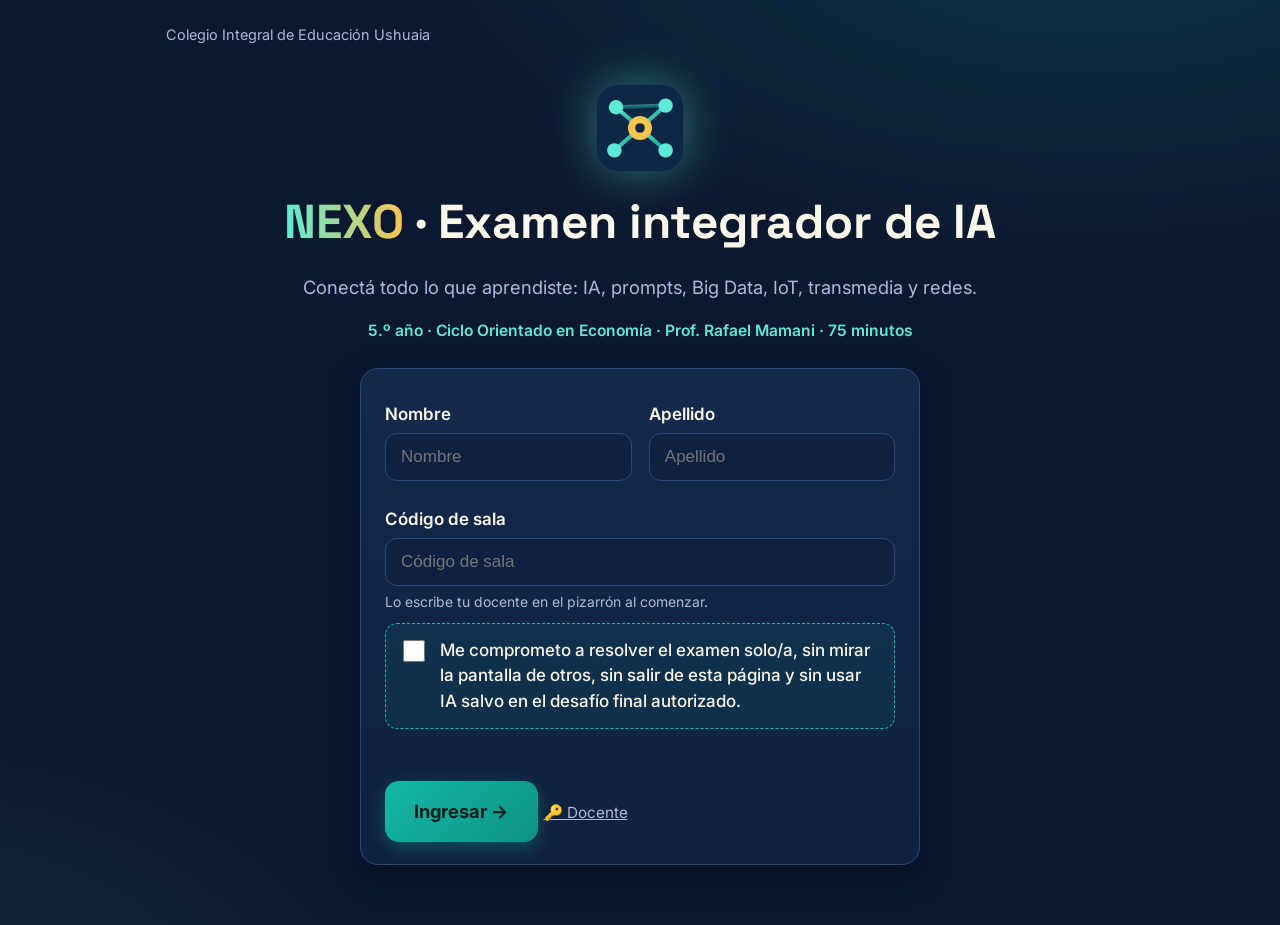
==== index.html @ c550bfe1 "examen eco v1" ====
<!doctype html>
<html lang="es">
<head>
  <meta charset="utf-8">
  <meta name="viewport" content="width=device-width, initial-scale=1">
  <title>NEXO · Examen integrador de IA</title>
  <meta name="description" content="Examen integrador de IA, prompting, Big Data, IoT, transmedia y redes · 5.º año Economía · CIEU">
  <meta name="robots" content="noindex, nofollow">
  <link rel="icon" href="assets/img/logo.svg" type="image/svg+xml">
  <link rel="preconnect" href="https://fonts.googleapis.com">
  <link rel="preconnect" href="https://fonts.gstatic.com" crossorigin>
  <link href="https://fonts.googleapis.com/css2?family=Inter:wght@400;500;600;700;800&family=Space+Grotesk:wght@500;700&display=swap" rel="stylesheet">
  <link rel="stylesheet" href="css/styles.css">
</head>
<body>
  <div id="app"></div>
  <noscript>Este examen necesita JavaScript.</noscript>
  <script src="js/config.js"></script>
  <script src="js/i18n.js"></script>
  <script src="js/data.js"></script>
  <script src="js/cert.js"></script>
  <script src="js/app.js"></script>
</body>
</html>
---- css/styles.css ----
/* NEXO · Estilos — paleta navy / teal / cream */
:root{
  --bg:#0b1830; --bg2:#0f2140; --card:#132a4c; --card2:#183358; --line:#24497a;
  --ink:#fbf6ea; --muted:#a9bdd6; --teal:#14b8a6; --teal2:#5eead4; --gold:#f5c451;
  --ok:#22c55e; --mid:#f59e0b; --bad:#ef4444; --radius:18px;
  --shadow:0 10px 30px rgba(0,0,0,.35);
}
*{box-sizing:border-box}
html,body{margin:0;background:var(--bg);color:var(--ink);font-family:Inter,system-ui,sans-serif;font-size:17px;line-height:1.5}
body{background:radial-gradient(1200px 600px at 85% -10%,rgba(20,184,166,.18),transparent 60%),radial-gradient(900px 500px at -10% 110%,rgba(94,234,212,.10),transparent 60%),var(--bg);min-height:100vh}
body.in-exam{user-select:none;-webkit-user-select:none}
body.in-exam textarea,body.in-exam input,body.in-exam [data-allowcopy]{user-select:text;-webkit-user-select:text}
h1,h2,h3,h4{font-family:"Space Grotesk",Inter,sans-serif;line-height:1.2;margin:.2em 0 .5em}
a{color:var(--teal2)}
button{font:inherit;color:inherit}
.grad{background:linear-gradient(90deg,var(--teal2),var(--gold));-webkit-background-clip:text;background-clip:text;color:transparent}

/* Botones y campos */
.btn{display:inline-flex;align-items:center;justify-content:center;gap:.4em;background:linear-gradient(135deg,var(--teal),#0e9384);color:#04201d;font-weight:700;border:0;border-radius:14px;padding:.75em 1.3em;cursor:pointer;text-decoration:none;box-shadow:0 6px 18px rgba(20,184,166,.3);transition:transform .12s,filter .12s}
.btn:hover{filter:brightness(1.08);transform:translateY(-1px)}
.btn:disabled{opacity:.4;cursor:not-allowed;transform:none;filter:none;box-shadow:none}
.btn.big{font-size:1.08rem;padding:.9em 1.6em;margin-top:1rem}
.btn.ghost{background:transparent;color:var(--teal2);border:1.5px solid var(--teal);box-shadow:none}
.btn.danger{background:#7f1d1d;color:#fff;box-shadow:none}
.link{background:none;border:0;color:var(--muted);cursor:pointer;text-decoration:underline;margin-top:1rem;font-size:.9rem}
.inp{width:100%;padding:.75em .9em;border-radius:12px;border:1.5px solid var(--line);background:var(--bg2);color:var(--ink);font-size:1rem;margin:.35rem 0}
.inp:focus,.ta:focus{outline:none;border-color:var(--teal2);box-shadow:0 0 0 3px rgba(94,234,212,.2)}
.inp.small{max-width:260px}
label{display:block;font-weight:600;margin:.6rem 0}
label small{display:block;font-weight:400;color:var(--muted);font-size:.82rem}
.err{color:#fca5a5;min-height:1.2em;margin:.3rem 0;font-weight:600}
.card{background:linear-gradient(180deg,var(--card),var(--bg2));border:1px solid var(--line);border-radius:var(--radius);padding:1.3rem 1.4rem;box-shadow:var(--shadow)}
.small{font-size:.9rem}.tiny{font-size:.78rem;color:var(--muted)}.center{text-align:center}
.note{background:rgba(245,196,81,.1);border-left:4px solid var(--gold);padding:.6rem .8rem;border-radius:8px;font-size:.92rem}

/* Inicio */
.start,.brief,.final{max-width:980px;margin:0 auto;padding:24px 16px 60px}
.start-top{display:flex;justify-content:space-between;align-items:center;gap:1rem;flex-wrap:wrap}
.chip-s{font-size:.85rem;color:var(--muted)}
.lang{background:var(--card);color:var(--ink);border:1px solid var(--line);border-radius:999px;padding:.4rem .8rem;font:inherit;font-size:.9rem;cursor:pointer}
.hero{text-align:center;margin:2rem 0 1.5rem}
.logo-big{width:96px;height:96px;filter:drop-shadow(0 0 24px rgba(94,234,212,.45));animation:float 4s ease-in-out infinite}
@keyframes float{50%{transform:translateY(-8px)}}
.hero h1{font-size:clamp(1.8rem,5vw,2.8rem)}
.sub{color:var(--muted);font-size:1.08rem}
.meta{color:var(--teal2);font-weight:600;font-size:.92rem}
.form{max-width:560px;margin:0 auto}
.row2{display:grid;grid-template-columns:1fr 1fr;gap:1rem}
.pacto{display:flex;gap:.7rem;align-items:flex-start;font-weight:500;background:rgba(20,184,166,.08);border:1px dashed var(--teal);padding:.8rem;border-radius:12px;cursor:pointer}
.pacto input{width:22px;height:22px;flex:none;accent-color:var(--teal);margin-top:2px}

/* Presentación */
.brief h1{font-size:clamp(1.6rem,4vw,2.3rem)}
.nodes-intro{display:flex;flex-wrap:wrap;gap:.6rem;margin:1.2rem 0 1.5rem}
.node-i{display:flex;align-items:center;gap:.5rem;background:var(--card);border:1px solid var(--line);border-radius:999px;padding:.45rem .9rem .45rem .45rem;animation:pop .4s both}
.node-i:nth-child(2){animation-delay:.05s}.node-i:nth-child(3){animation-delay:.1s}.node-i:nth-child(4){animation-delay:.15s}.node-i:nth-child(5){animation-delay:.2s}.node-i:nth-child(6){animation-delay:.25s}.node-i:nth-child(7){animation-delay:.3s}
.node-i .nn{width:28px;height:28px;border-radius:50%;background:var(--teal);color:#04201d;display:grid;place-items:center;font-weight:800;font-size:.85rem}
.node-i.final{border-color:var(--gold)}.node-i.final .nn{background:var(--gold)}
@keyframes pop{from{opacity:0;transform:scale(.85)}}
.grid2{display:grid;grid-template-columns:1fr 1fr;gap:1rem}
.brief ul{padding-left:1.1rem;margin:0}.brief li{margin:.4rem 0}

/* Insignias */
.badge-row{display:flex;flex-wrap:wrap;gap:.5rem;margin:.6rem 0}
.badge{display:flex;flex-direction:column;align-items:center;gap:.25rem;width:96px;text-align:center;opacity:.35;filter:grayscale(1);transition:all .4s}
.badge span{width:58px;height:58px;border-radius:50%;display:grid;place-items:center;font-size:1.7rem;background:var(--bg2);border:3px solid var(--line)}
.badge small{font-size:.72rem;line-height:1.2;color:var(--muted)}
.badge.on{opacity:1;filter:none}
.badge.on span{border-color:var(--gold);background:radial-gradient(circle,#24497a,#0f2140);box-shadow:0 0 18px rgba(245,196,81,.45)}
.badge.on small{color:var(--ink)}
.badge.mini{width:78px}.badge.mini span{width:44px;height:44px;font-size:1.25rem}
.badge-row.big .badge{width:120px}.badge-row.big .badge span{width:76px;height:76px;font-size:2.2rem}

/* HUD y estructura del examen */
.hud{position:sticky;top:0;z-index:20;display:flex;align-items:center;gap:.7rem;padding:.6rem 16px;background:rgba(11,24,48,.92);backdrop-filter:blur(8px);border-bottom:1px solid var(--line);flex-wrap:wrap}
.brand{display:flex;align-items:center;gap:.4rem;font-family:"Space Grotesk";font-size:1.15rem}
.brand img{width:30px;height:30px}
.who{flex:1;color:var(--muted);font-size:.9rem;white-space:nowrap;overflow:hidden;text-overflow:ellipsis;min-width:80px}
.pill{background:var(--card);border:1px solid var(--line);border-radius:999px;padding:.35rem .8rem;font-weight:700;font-variant-numeric:tabular-nums;font-size:.95rem}
.pill.hot{border-color:var(--bad);color:#fecaca;animation:pulse 1.4s infinite}
.pill.fs{cursor:pointer;color:var(--gold)}
@keyframes pulse{50%{box-shadow:0 0 0 6px rgba(239,68,68,.15)}}
.layout{display:grid;grid-template-columns:290px 1fr;gap:1.2rem;max-width:1280px;margin:0 auto;padding:1.2rem 16px 60px;position:relative;z-index:1}
.side{display:flex;flex-direction:column;gap:1rem;position:sticky;top:76px;align-self:start;max-height:calc(100vh - 90px);overflow:auto}
.side .card{padding:1rem}
.side h4{margin:0 0 .6rem;color:var(--muted);font-size:.85rem;text-transform:uppercase;letter-spacing:.06em}
.prog{height:10px;background:var(--bg);border-radius:99px;overflow:hidden}
.prog-bar{height:100%;background:linear-gradient(90deg,var(--teal),var(--teal2));border-radius:99px;transition:width .6s}
.score-row{display:grid;grid-template-columns:1fr 1fr;gap:.5rem;margin-top:.5rem}
.score{background:var(--bg2);border-radius:12px;padding:.5rem .7rem;text-align:center}
.score small{display:block;color:var(--muted);font-size:.75rem}
.score b{font-size:1.5rem;font-family:"Space Grotesk";white-space:nowrap}
.score:last-child b{font-size:1.15rem;line-height:2.1}
.score b.ok{color:#86efac}.score b.low{color:#fcd34d}
.node{display:flex;align-items:center;gap:.6rem;padding:.4rem;border-radius:12px;margin:.15rem 0}
.node.cur{background:rgba(20,184,166,.14);outline:1.5px solid var(--teal)}
.node.done .ring{background:conic-gradient(var(--teal2) calc(var(--p)*1%),var(--line) 0)}
.node b{display:block;font-size:.86rem}.node small{color:var(--muted);font-size:.76rem}
.node .got{margin-left:auto;font-size:1.2rem;animation:pop .5s}
.ring{--p:0;flex:none;width:38px;height:38px;border-radius:50%;display:grid;place-items:center;font-size:1.05rem;background:conic-gradient(var(--teal) calc(var(--p)*1%),var(--line) 0);position:relative}
.ring::before{content:"";position:absolute;inset:4px;border-radius:50%;background:var(--card)}
.ring{isolation:isolate}.ring::before{z-index:-1}
.sync{font-size:.8rem;text-align:center;margin:.3rem 0}
.sync.ok{color:#86efac}.sync.pend{color:#fcd34d}.sync.off{color:#fca5a5}
.watermark{position:fixed;inset:0;z-index:0;pointer-events:none;display:flex;flex-wrap:wrap;gap:90px 120px;padding:40px;transform:rotate(-18deg) scale(1.3);opacity:.035;font-weight:800;font-size:22px;overflow:hidden;align-content:flex-start}

/* Tarjeta de pregunta */
.stage{min-width:0}
.q-card{padding:1.5rem 1.6rem}
.anim{animation:slide .35s ease both}
@keyframes slide{from{opacity:0;transform:translateY(12px)}}
.q-head{display:flex;flex-wrap:wrap;gap:.5rem;margin-bottom:.8rem}
.tag{background:rgba(20,184,166,.16);color:var(--teal2);border-radius:999px;padding:.25rem .75rem;font-size:.82rem;font-weight:700}
.tag.ghost{background:var(--bg2);color:var(--muted)}
.q{font-size:clamp(1.15rem,2.4vw,1.4rem);font-family:Inter;font-weight:700}
.instr{color:var(--muted);font-size:.92rem;margin:.2rem 0 .9rem}
.opts{display:grid;gap:.6rem}
.opt{display:flex;gap:.8rem;align-items:center;text-align:left;background:var(--bg2);border:1.5px solid var(--line);border-radius:14px;padding:.85rem 1rem;cursor:pointer;transition:all .15s;font-size:1rem}
.opt:hover{border-color:var(--teal);transform:translateX(3px)}
.opt.sel{border-color:var(--teal2);background:rgba(20,184,166,.16);box-shadow:0 0 0 3px rgba(94,234,212,.15)}
.let{flex:none;width:32px;height:32px;border-radius:10px;background:var(--card2);display:grid;place-items:center;font-weight:800;color:var(--teal2)}
.opt.sel .let{background:var(--teal);color:#04201d}
.multi .box{flex:none;width:24px;height:24px;border-radius:7px;border:2px solid var(--muted)}
.multi .opt.sel .box{background:var(--teal);border-color:var(--teal);box-shadow:inset 0 0 0 3px var(--bg2)}
.tf{display:grid;gap:.6rem}
.tf-row{display:flex;gap:1rem;align-items:center;justify-content:space-between;background:var(--bg2);border:1px solid var(--line);border-radius:14px;padding:.7rem 1rem}
.tf-row p{margin:0}
.tf-btns{display:flex;gap:.4rem;flex:none}
.tfb{min-width:52px;padding:.5rem .8rem;border-radius:10px;border:1.5px solid var(--line);background:var(--card);cursor:pointer;font-weight:800}
.tfb.sel{background:var(--teal);color:#04201d;border-color:var(--teal)}
.scene{display:grid;grid-template-columns:repeat(3,1fr);gap:.7rem;background:linear-gradient(180deg,#1b3a63,#0f2140);border-radius:18px;padding:1rem;border:1px solid var(--line)}
.scene .opt{flex-direction:column;justify-content:center;text-align:center;gap:.3rem;padding:.9rem .5rem}
.scene .emo{font-size:2.3rem}
.scene small{font-size:.82rem}
.ai-bubble,.ai-out{background:#0d1d38;border:1px solid var(--line);border-radius:6px 18px 18px 18px;padding:1rem 1.2rem;line-height:1.9}
.ai-who{font-size:.8rem;color:var(--teal2);font-weight:700;margin-bottom:.4rem}
.sent{cursor:pointer;border-radius:6px;padding:.1rem .15rem;transition:background .15s}
.sent:hover{background:rgba(94,234,212,.12)}
.sent.sel{background:rgba(239,68,68,.25);text-decoration:line-through wavy #f87171}
.ai-out pre{white-space:pre-wrap;font-family:ui-monospace,Consolas,monospace;font-size:.92rem;margin:0;line-height:1.55}

/* Arrastrar y soltar */
.dnd{display:grid;gap:1rem}
.pool{display:flex;flex-wrap:wrap;gap:.5rem;min-height:64px;padding:.8rem;border:2px dashed var(--line);border-radius:14px;background:rgba(15,33,64,.6);align-content:flex-start}
.zl{width:100%;color:var(--muted);font-size:.75rem;text-transform:uppercase;letter-spacing:.06em}
.chip{background:var(--card2);border:1.5px solid #3b6aa3;border-radius:12px;padding:.55rem .8rem;cursor:grab;touch-action:none;font-size:.93rem;line-height:1.35;box-shadow:0 3px 0 rgba(0,0,0,.25);transition:transform .1s,border-color .1s}
.chip:hover{border-color:var(--teal2)}
.chip.sel{border-color:var(--gold);box-shadow:0 0 0 3px rgba(245,196,81,.35)}
.chip.dragging{opacity:.35}
.drag-ghost{position:fixed;z-index:999;pointer-events:none;transform:translate(-50%,-50%) rotate(-2deg);box-shadow:0 14px 30px rgba(0,0,0,.5);border-color:var(--teal2)}
.bins{display:grid;grid-template-columns:repeat(var(--n),1fr);gap:.7rem}
.bin{min-height:150px;border:2px solid var(--line);border-radius:14px;padding:.6rem;background:rgba(20,184,166,.05);display:flex;flex-direction:column;gap:.45rem}
.bin-t{text-align:center;color:var(--teal2);font-family:"Space Grotesk";padding-bottom:.3rem;border-bottom:1px solid var(--line)}
.over{border-color:var(--gold)!important;background:rgba(245,196,81,.12)!important}
.match-rows{display:grid;gap:.55rem}
.m-row{display:grid;grid-template-columns:minmax(120px,32%) 1fr;gap:.7rem;align-items:center}
.m-term{background:var(--bg2);border-radius:12px;padding:.6rem .8rem;border-left:4px solid var(--teal)}
.slot{display:inline-flex;min-width:140px;min-height:44px;border:2px dashed #3b6aa3;border-radius:12px;align-items:center;justify-content:center;padding:.2rem;vertical-align:middle;background:rgba(15,33,64,.6);cursor:pointer}
.m-row .slot{display:flex;width:100%}
.slot.full{border-style:solid;border-color:var(--teal)}
.slot .chip.in{box-shadow:none;width:100%;text-align:center}
.cloze-text{font-size:1.06rem;line-height:2.6;margin:0}
.cloze .slot{min-width:150px}
.order{gap:.5rem}
.ord{display:flex;align-items:center;gap:.7rem;cursor:grab}
.ord .num{flex:none;width:30px;height:30px;border-radius:50%;background:var(--teal);color:#04201d;display:grid;place-items:center;font-weight:800}
.ord .otext{flex:1}
.arrows{display:flex;flex-direction:column;gap:2px}
.ar{border:0;background:var(--bg2);border-radius:6px;cursor:pointer;font-size:.7rem;padding:.15rem .45rem;color:var(--teal2)}

/* Prompts */
.pimg{margin:0 0 1rem;text-align:center}
.pimg img{max-width:100%;width:620px;border-radius:16px;border:3px solid var(--line);box-shadow:var(--shadow);pointer-events:none}
.weak{background:#2a1424;border:1px solid #7f1d1d;border-radius:14px;padding:.8rem 1rem;margin-bottom:.6rem}
.weak small{display:block;color:#fca5a5}.weak code{font-size:1.25rem;color:#fecaca}
.ta-wrap{display:grid;gap:.4rem}
.ta{width:100%;min-height:150px;padding:.9rem;border-radius:14px;border:1.5px solid var(--line);background:var(--bg2);color:var(--ink);font:inherit;font-size:1rem;resize:vertical}
.wc{color:var(--muted);font-size:.82rem}
.meter,.ing-row{display:flex;flex-wrap:wrap;gap:.35rem}
.ing{padding:.25rem .65rem;border-radius:999px;font-size:.78rem;font-weight:700;background:var(--bg2);color:var(--muted);border:1px solid var(--line)}
.ing.on{background:rgba(34,197,94,.18);color:#86efac;border-color:#22c55e}
.mission{background:linear-gradient(135deg,rgba(245,196,81,.15),rgba(20,184,166,.12));border:1px solid var(--gold);border-radius:16px;padding:1rem 1.2rem;margin-bottom:1rem}
.mission small{color:var(--gold);font-weight:800;text-transform:uppercase;letter-spacing:.06em;font-size:.75rem}
.mission p{margin:.3rem 0 0;font-weight:600;font-size:1.05rem}
.locked{text-align:center;padding:1rem}
.locked .inp{max-width:280px}
.steps{display:flex;gap:.5rem;list-style:none;padding:0;margin:0 0 1rem;counter-reset:s;flex-wrap:wrap}
.steps li{counter-increment:s;flex:1;min-width:150px;background:var(--bg2);border-radius:12px;padding:.5rem .7rem;font-size:.85rem;color:var(--muted);border:1px solid var(--line)}
.steps li::before{content:counter(s) ". ";font-weight:800}
.steps li.cur{border-color:var(--teal2);color:var(--ink);background:rgba(20,184,166,.15)}
.steps li.ok{color:#86efac}
.mine{white-space:pre-wrap;background:var(--bg2);border-radius:12px;padding:.8rem;font-size:.9rem;border:1px solid var(--line)}
.row-btns,.ai-links{display:flex;flex-wrap:wrap;gap:.5rem;margin:.5rem 0}
.noai{margin-top:1rem;color:var(--muted);font-size:.9rem}
.noai summary{cursor:pointer}

/* Devolución */
.fb{display:flex;gap:1rem;align-items:center;border-radius:16px;padding:1rem 1.2rem;margin:1rem 0 .6rem;animation:pop .35s}
.fb.ok{background:rgba(34,197,94,.14);border:1.5px solid var(--ok)}
.fb.mid{background:rgba(245,158,11,.14);border:1.5px solid var(--mid)}
.fb.bad{background:rgba(239,68,68,.12);border:1.5px solid var(--bad)}
.fb-ico{width:52px;height:52px;flex:none;border-radius:50%;display:grid;place-items:center;font-size:1.6rem;font-weight:900}
.fb.ok .fb-ico{background:var(--ok);color:#052e16}.fb.mid .fb-ico{background:var(--mid);color:#451a03}.fb.bad .fb-ico{background:var(--bad);color:#450a0a}
.fb p{margin:.1rem 0 0;color:var(--muted)}
.fb-grade{font-weight:700;color:var(--teal2)}
.det{background:var(--bg2);border-radius:12px;padding:.8rem 1rem;margin:.4rem 0}
.det ul{margin:.5rem 0 0;padding-left:1.1rem;font-size:.92rem}

/* Superposiciones y avisos */
.overlay{position:fixed;inset:0;z-index:100;background:rgba(5,12,26,.88);backdrop-filter:blur(6px);display:grid;place-items:center;padding:16px}
.ov-card{background:var(--card);border:1px solid var(--line);border-radius:22px;padding:1.6rem;max-width:460px;width:100%;text-align:center;box-shadow:var(--shadow);display:flex;flex-direction:column;gap:.5rem;align-items:center}
.ov-card .btn{margin-top:.4rem}
.ov-ico{font-size:3rem}
.overlay.warn .ov-card{border-color:var(--mid)}.overlay.lock .ov-card{border-color:var(--bad)}
#toasts{position:fixed;bottom:16px;right:16px;z-index:200;display:flex;flex-direction:column;gap:.5rem;max-width:calc(100vw - 32px)}
.toast{background:var(--card2);border:1px solid var(--teal);padding:.7rem 1rem;border-radius:12px;box-shadow:var(--shadow);animation:slide .3s;font-weight:600}
.toast.warn{border-color:var(--mid)}.toast.gold{border-color:var(--gold);background:linear-gradient(135deg,#3a2e0f,#183358)}
.toast.out{opacity:0;transform:translateY(8px);transition:all .5s}

/* Final */
.final-head{display:flex;gap:1.5rem;align-items:center;border-radius:22px;padding:1.5rem;margin-bottom:1rem;border:1px solid var(--line)}
.final-head.ok{background:linear-gradient(135deg,rgba(34,197,94,.18),rgba(20,184,166,.12))}
.final-head.low{background:linear-gradient(135deg,rgba(245,196,81,.15),rgba(20,184,166,.08))}
.big-grade{flex:none;width:140px;height:140px;border-radius:50%;display:grid;place-items:center;align-content:center;background:var(--bg);border:5px solid var(--gold);text-align:center}
.big-grade small{color:var(--muted);font-size:.8rem}.big-grade b{font-size:3rem;font-family:"Space Grotesk";line-height:1}
.final section{margin-bottom:1rem}
.bars{display:grid;gap:.6rem}
.bar-row{display:grid;grid-template-columns:minmax(150px,240px) 1fr 52px;gap:.8rem;align-items:center;font-size:.92rem}
.bar{height:14px;background:var(--bg);border-radius:99px;overflow:hidden}
.fill{height:100%;border-radius:99px;transition:width 1s}
.fill.ok{background:var(--ok)}.fill.mid{background:var(--mid)}.fill.low{background:var(--bad)}
.certs figure{margin:0 0 1rem}
.cert-img{width:100%;border-radius:12px;box-shadow:var(--shadow);background:#fff}
.certs figcaption{display:flex;align-items:center;justify-content:space-between;gap:1rem;margin-top:.5rem;font-weight:600;flex-wrap:wrap}

/* Responsive */
@media (max-width:900px){
  .layout{grid-template-columns:1fr}
  .side{position:static;max-height:none;order:2}
  .grid2{grid-template-columns:1fr}
}
@media (max-width:600px){
  body{font-size:16px}
  .row2{grid-template-columns:1fr}
  .bins{grid-template-columns:1fr 1fr}
  .scene{grid-template-columns:repeat(2,1fr)}
  .m-row{grid-template-columns:1fr}
  .tf-row{flex-direction:column;align-items:flex-start}
  .final-head{flex-direction:column;text-align:center}
  .bar-row{grid-template-columns:1fr 46px}.bar-row>span{grid-column:1/-1}
  .q-card{padding:1.1rem}
  .who{display:none}
}
@media print{.hud,.side{display:none}}
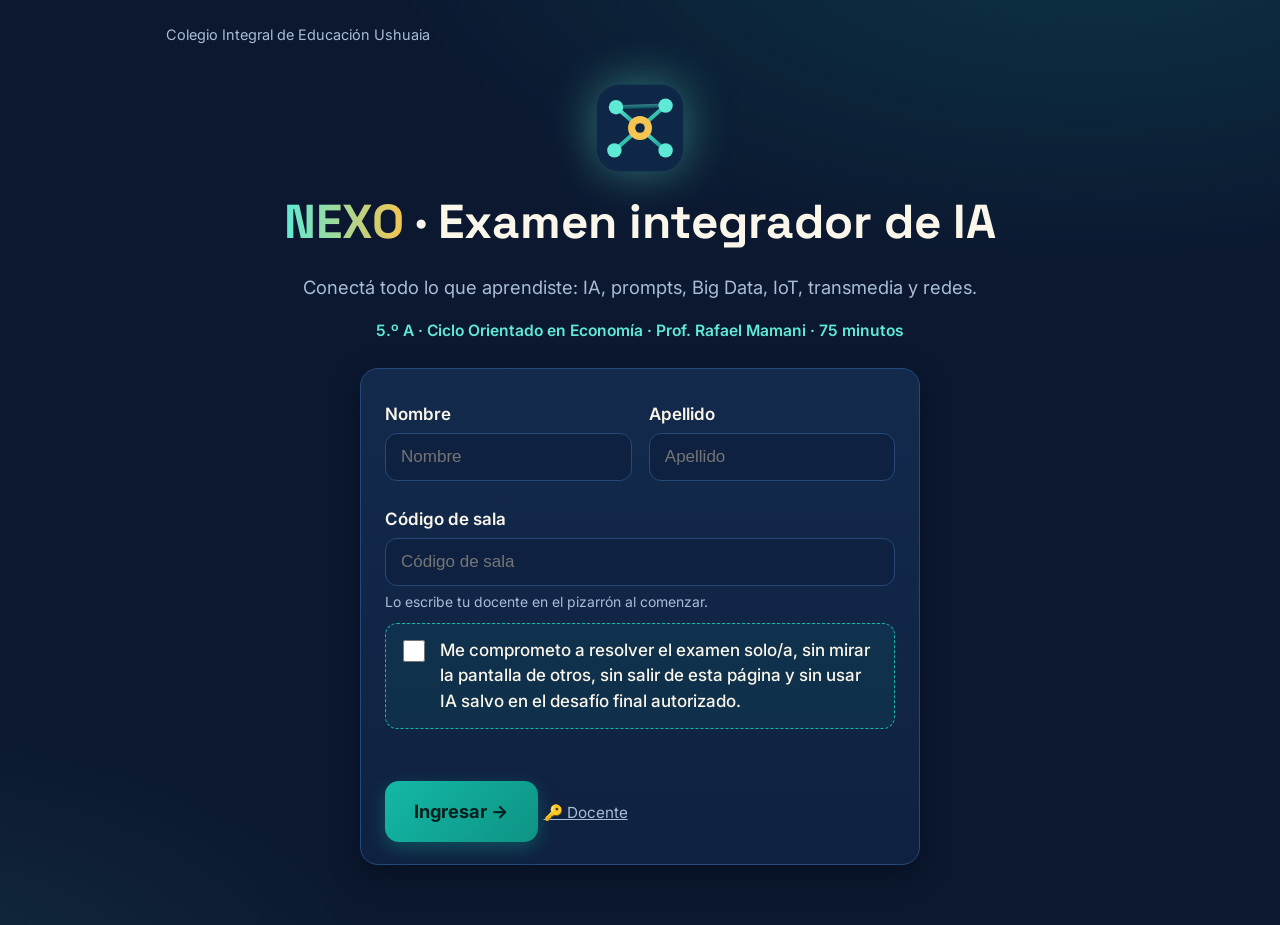
==== commit d4c7aede: "actualizacion a la version 2 actualización de errores y se agrego el panel de espera" ====
--- a/index.html
+++ b/index.html
@@ -4,7 +4,7 @@
   <meta charset="utf-8">
   <meta name="viewport" content="width=device-width, initial-scale=1">
   <title>NEXO · Examen integrador de IA</title>
-  <meta name="description" content="Examen integrador de IA, prompting, Big Data, IoT, transmedia y redes · 5.º año Economía · CIEU">
+  <meta name="description" content="Examen integrador de IA, prompting, Big Data, IoT, transmedia y redes · 5.º A Economía · CIEU">
   <meta name="robots" content="noindex, nofollow">
   <link rel="icon" href="assets/img/logo.svg" type="image/svg+xml">
   <link rel="preconnect" href="https://fonts.googleapis.com">
--- a/css/styles.css
+++ b/css/styles.css
@@ -252,3 +252,31 @@
   .who{display:none}
 }
 @media print{.hud,.side{display:none}}
+
+/* Sala de espera (inicio sincronizado) */
+.wait{display:flex;gap:1rem;align-items:center;flex-wrap:wrap;margin:1.2rem 0 .2rem;padding:1rem 1.2rem;border-radius:16px;border:1.5px dashed var(--gold);background:rgba(245,196,81,.08)}
+.wait b{font-size:1.05rem}.wait p{margin:.2rem 0 0;color:var(--muted);font-size:.92rem}
+.wait.ok{border-style:solid;border-color:var(--ok);background:rgba(34,197,94,.12)}
+.wait details{flex-basis:100%;margin-top:.2rem}
+.spinner{width:34px;height:34px;flex:none;border-radius:50%;border:4px solid var(--line);border-top-color:var(--gold);animation:spin 1s linear infinite}
+@keyframes spin{to{transform:rotate(360deg)}}
+.btn.pulse{animation:glow 1.2s ease-in-out infinite}
+@keyframes glow{50%{box-shadow:0 0 0 8px rgba(94,234,212,.25)}}
+
+/* Panel docente */
+.panel{max-width:1100px;margin:0 auto;padding:24px 16px 60px}
+.panel-top{display:flex;gap:1rem;align-items:center;justify-content:space-between;flex-wrap:wrap}
+.estado{font-weight:800;padding:.35rem .9rem;border-radius:999px;border:1.5px solid var(--gold);color:var(--gold)}
+.estado.on{border-color:var(--ok);color:#86efac}
+.kpis{display:grid;grid-template-columns:repeat(4,1fr);gap:.8rem;margin:1rem 0}
+.kpi{background:var(--card);border:1px solid var(--line);border-radius:14px;padding:.8rem 1rem}
+.kpi small{color:var(--muted);display:block}.kpi b{font-size:1.8rem;font-family:"Space Grotesk"}
+.tabla{width:100%;border-collapse:collapse;font-size:.95rem}
+.tabla th,.tabla td{text-align:left;padding:.55rem .6rem;border-bottom:1px solid var(--line)}
+.tabla th{color:var(--muted);font-size:.8rem;text-transform:uppercase;letter-spacing:.05em}
+.st{padding:.15rem .6rem;border-radius:999px;font-size:.8rem;font-weight:700}
+.st.esperando{background:rgba(245,196,81,.18);color:var(--gold)}.st.examen{background:rgba(20,184,166,.18);color:var(--teal2)}.st.terminado{background:rgba(34,197,94,.18);color:#86efac}
+.acciones{display:flex;gap:.6rem;flex-wrap:wrap}
+@media (max-width:600px){.kpis{grid-template-columns:1fr 1fr}.tabla{font-size:.82rem}}
+#toasts{pointer-events:none}
+@media (max-width:600px){#toasts{top:12px;bottom:auto;left:12px;right:12px}}
